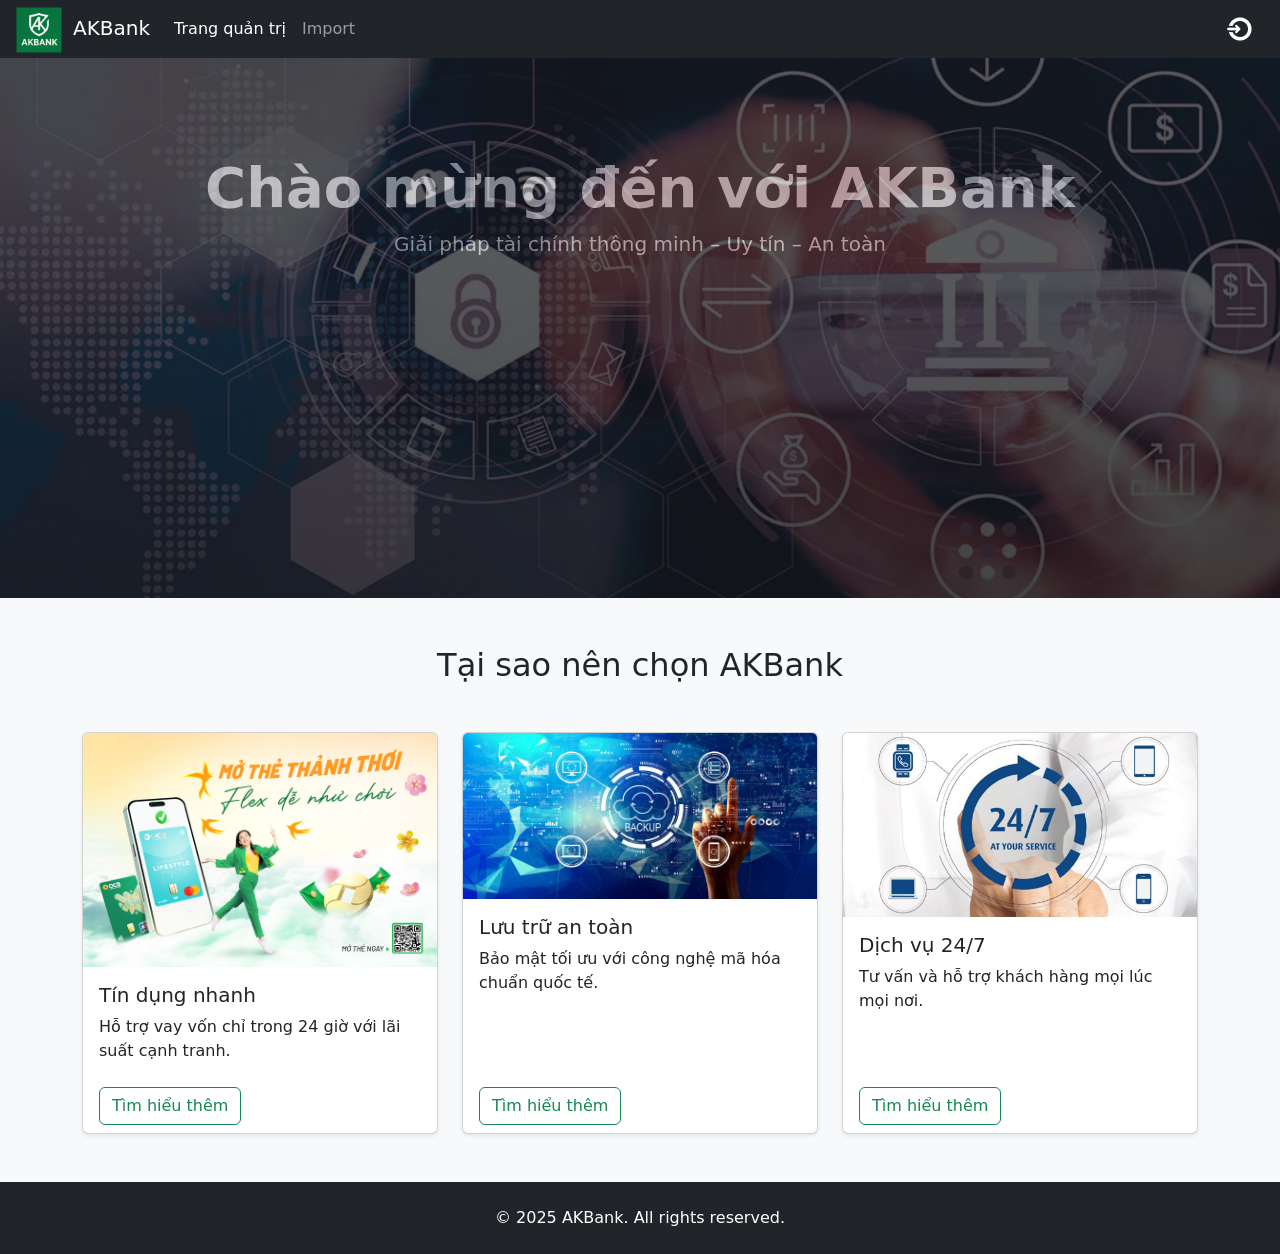
==== bankingweb/index.html @ d4d0f047 "full" ====
<!DOCTYPE html>
<html lang="vi">

<head>
    <meta charset="UTF-8">
    <meta name="viewport" content="width=device-width, initial-scale=1.0">
    <title>Hỗ trợ chọn trường và ngành</title>
    <link rel="icon" href="./assets/images/logovip.webp" type="image/webp">
    <link href="https://cdn.jsdelivr.net/npm/bootstrap@5.3.0/dist/css/bootstrap.min.css" rel="stylesheet">
    <script src="https://cdnjs.cloudflare.com/ajax/libs/jquery/3.7.1/jquery.min.js"></script>
    <link href="https://cdn.jsdelivr.net/npm/select2@4.1.0-rc.0/dist/css/select2.min.css" rel="stylesheet" />
    <script src="https://cdn.jsdelivr.net/npm/select2@4.1.0-rc.0/dist/js/select2.min.js"></script>
    <link rel="stylesheet" href="./assets/style.css">
    <link href="https://cdn.jsdelivr.net/npm/bootstrap-icons/font/bootstrap-icons.css" rel="stylesheet">
    <script src="https://cdn.jsdelivr.net/npm/chart.js"></script>
    <script src="https://cdn.jsdelivr.net/npm/chartjs-plugin-datalabels"></script>
    <script src="https://unpkg.com/sweetalert/dist/sweetalert.min.js"></script>
</head>

<body>
    <!-- Header start -->
    <nav class="navbar navbar-expand-lg navbar-dark bg-dark px-4 sticky-top transition" id="header">
        <a class="navbar-brand" href="/">
            <img src="assets\images\logo.png" alt="Logo" width="30" height="30"
                style="transform: scale(1.5); transform-origin: center;">
            &nbsp
            AKBank
        </a>
        <div class="collapse navbar-collapse">
            <ul class="navbar-nav me-auto mb-2 mb-lg-0">
                <li class="nav-item"><a class="nav-link active" href="#">Trang quản trị</a></li>
                <!-- <li class="nav-item"><a class="nav-link" href="#">Đã lưu</a></li> -->
                <li class="nav-item"><a class="nav-link" data-bs-toggle="modal" data-bs-target="#importFile"
                        href="#">Import</a></li>
            </ul>
            <a href="/login.html" id="id_avt" class="d-flex align-items-center text-white text-decoration-none">
                <img src="assets\images\icons8-login-64.png" alt="avatar" width="32" height="32" class="rounded-circle">
            </a>
            <div class="dropdown d-none">
                <a href="#" class="d-flex align-items-center text-white text-decoration-none dropdown-toggle no-arrow"
                    id="dropdownUser1" data-bs-toggle="dropdown" aria-expanded="false">
                    <img src="https://i.pravatar.cc/40" id="id_avt" alt="avatar" width="32" height="32"
                        class="rounded-circle">
                </a>
                <ul class="dropdown-menu dropdown-menu-end dropdown-menu-dark text-small"
                    aria-labelledby="dropdownUser1">
                    <li><a class="dropdown-item" href="#">Thông tin tài khoản</a></li>
                    <li><a class="dropdown-item" href="#">Cài đặt</a></li>
                    <li>
                        <hr class="dropdown-divider">
                    </li>
                    <li><a class="dropdown-item" href="#">Đăng xuất</a></li>
                </ul>
            </div>

        </div>
    </nav>
    <!-- Header end -->

    <header class="bg-dark position-relative text-white" style="min-height: 60vh; overflow: hidden;">
        <img src="assets\images\banner.webp" alt="Banner AKBank"
            class="position-absolute top-0 start-0 w-100 h-100 object-fit-cover opacity-50">
        <div class="p-5 mt-5 container h-100 d-flex flex-column justify-content-center align-items-center text-center">
            <h1 class="display-4 fw-bold">Chào mừng đến với AKBank</h1>
            <p class="lead">Giải pháp tài chính thông minh – Uy tín – An toàn</p>
        </div>
    </header>
    <!-- Hero Banner end -->

    <!-- Section Giới thiệu / Tính năng chính start -->
    <section class="py-5 bg-light">
        <div class="container">
            <h2 class="text-center mb-5">Tại sao nên chọn AKBank</h2>
            <div class="row g-4">
                <div class="col-md-4">
                    <div class="card h-100 shadow-sm">
                        <img src="assets\images\tindungnhanh.jpg" class="card-img-top" alt="Tín dụng nhanh">
                        <div class="card-body">
                            <h5 class="card-title">Tín dụng nhanh</h5>
                            <p class="card-text">Hỗ trợ vay vốn chỉ trong 24 giờ với lãi suất cạnh tranh.</p>
                        </div>
                        <div class="card-footer bg-transparent border-top-0">
                            <a href="#" class="btn btn-outline-success">Tìm hiểu thêm</a>
                        </div>
                    </div>
                </div>
                <div class="col-md-4">
                    <div class="card h-100 shadow-sm">
                        <img src="assets\images\luutruantoan.jpg" class="card-img-top" alt="Lưu trữ an toàn">
                        <div class="card-body">
                            <h5 class="card-title">Lưu trữ an toàn</h5>
                            <p class="card-text">Bảo mật tối ưu với công nghệ mã hóa chuẩn quốc tế.</p>
                        </div>
                        <div class="card-footer bg-transparent border-top-0">
                            <a href="#" class="btn btn-outline-success">Tìm hiểu thêm</a>
                        </div>
                    </div>
                </div>
                <div class="col-md-4">
                    <div class="card h-100 shadow-sm">
                        <img src="assets\images\247.webp" class="card-img-top" alt="Dịch vụ 24/7">
                        <div class="card-body">
                            <h5 class="card-title">Dịch vụ 24/7</h5>
                            <p class="card-text">Tư vấn và hỗ trợ khách hàng mọi lúc mọi nơi.</p>
                        </div>
                        <div class="card-footer bg-transparent border-top-0">
                            <a href="#" class="btn btn-outline-success">Tìm hiểu thêm</a>
                        </div>
                    </div>
                </div>
            </div>
        </div>
    </section>
    <!-- Section Giới thiệu / Tính năng chính end -->

    <!-- Footer (nếu cần) -->
    <footer class="bg-dark text-white py-4">
        <div class="container text-center">
            <p class="mb-0">© 2025 AKBank. All rights reserved.</p>
        </div>
    </footer>


    <script src="https://cdn.jsdelivr.net/npm/bootstrap@5.3.0/dist/js/bootstrap.bundle.min.js"></script>
    <script>
        const header = $("#header");
        window.addEventListener("scroll", function () {
            if (window.scrollY > header.height()) {
                header.addClass("scrolled");
            } else {
                header.removeClass("scrolled");
            }
        });
    </script>
</body>

</html>
---- bankingweb/assets/style.css ----
.no-arrow::after {
    display: none;
}
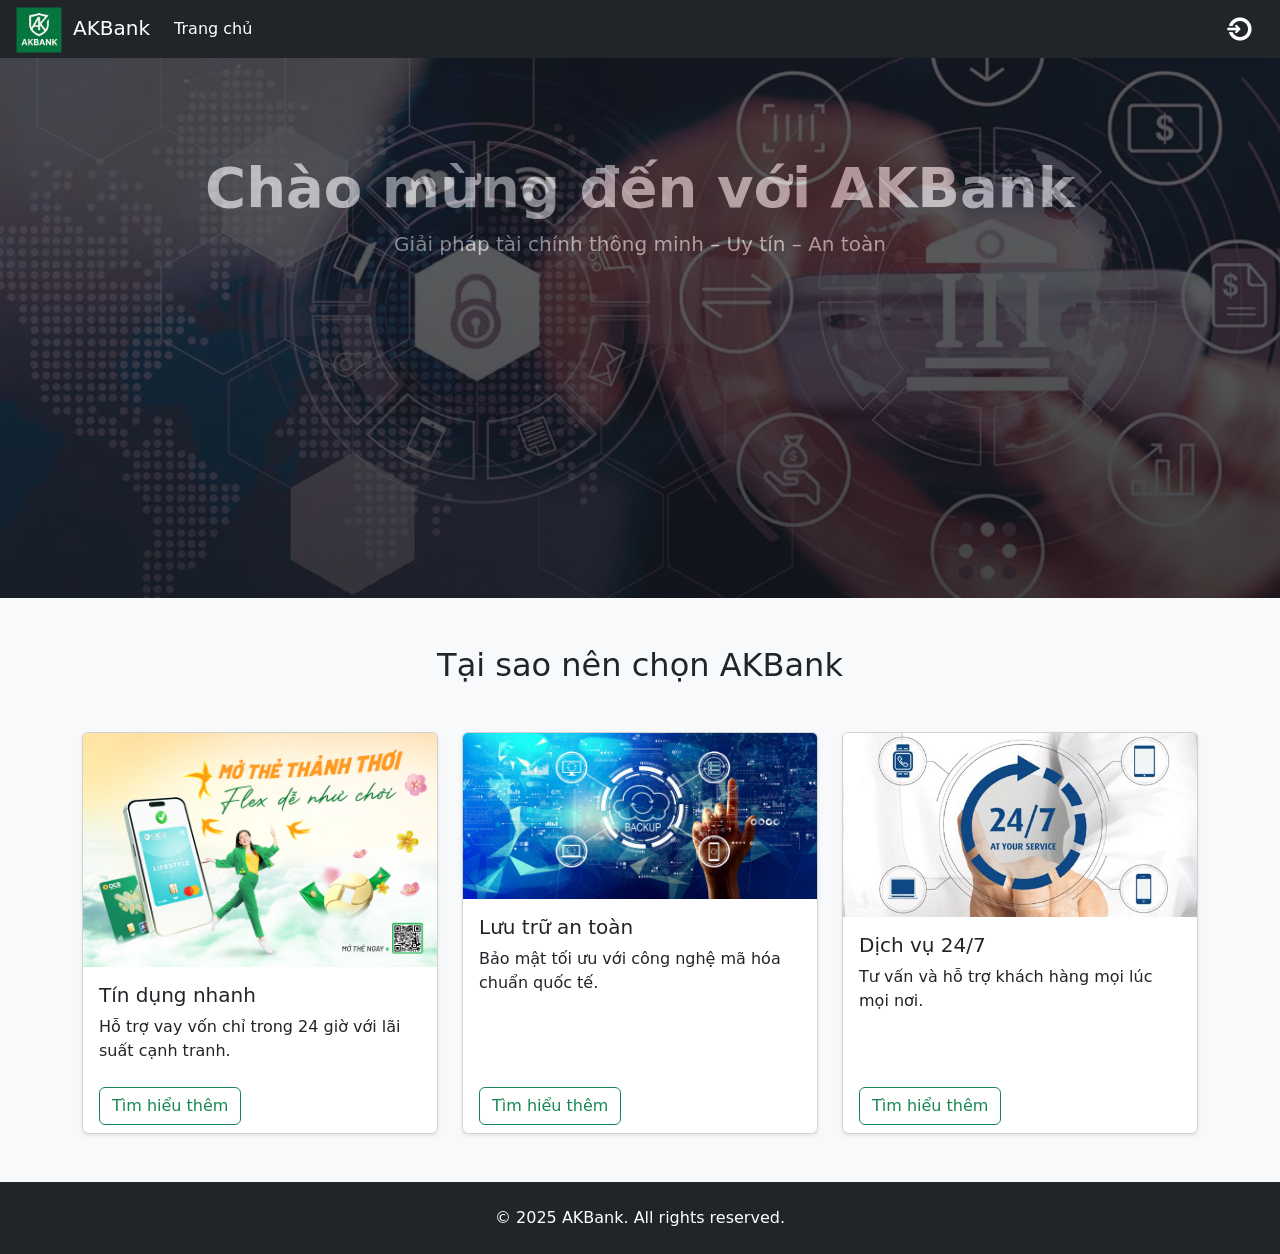
==== commit 21dbba7d: "hi" ====
--- a/bankingweb/index.html
+++ b/bankingweb/index.html
@@ -4,7 +4,7 @@
 <head>
     <meta charset="UTF-8">
     <meta name="viewport" content="width=device-width, initial-scale=1.0">
-    <title>Hỗ trợ chọn trường và ngành</title>
+    <title>AKBank</title>
     <link rel="icon" href="./assets/images/logovip.webp" type="image/webp">
     <link href="https://cdn.jsdelivr.net/npm/bootstrap@5.3.0/dist/css/bootstrap.min.css" rel="stylesheet">
     <script src="https://cdnjs.cloudflare.com/ajax/libs/jquery/3.7.1/jquery.min.js"></script>
@@ -28,10 +28,8 @@
         </a>
         <div class="collapse navbar-collapse">
             <ul class="navbar-nav me-auto mb-2 mb-lg-0">
-                <li class="nav-item"><a class="nav-link active" href="#">Trang quản trị</a></li>
+                <li class="nav-item"><a class="nav-link active" href="#">Trang chủ</a></li>
                 <!-- <li class="nav-item"><a class="nav-link" href="#">Đã lưu</a></li> -->
-                <li class="nav-item"><a class="nav-link" data-bs-toggle="modal" data-bs-target="#importFile"
-                        href="#">Import</a></li>
             </ul>
             <a href="/login.html" id="id_avt" class="d-flex align-items-center text-white text-decoration-none">
                 <img src="assets\images\icons8-login-64.png" alt="avatar" width="32" height="32" class="rounded-circle">
